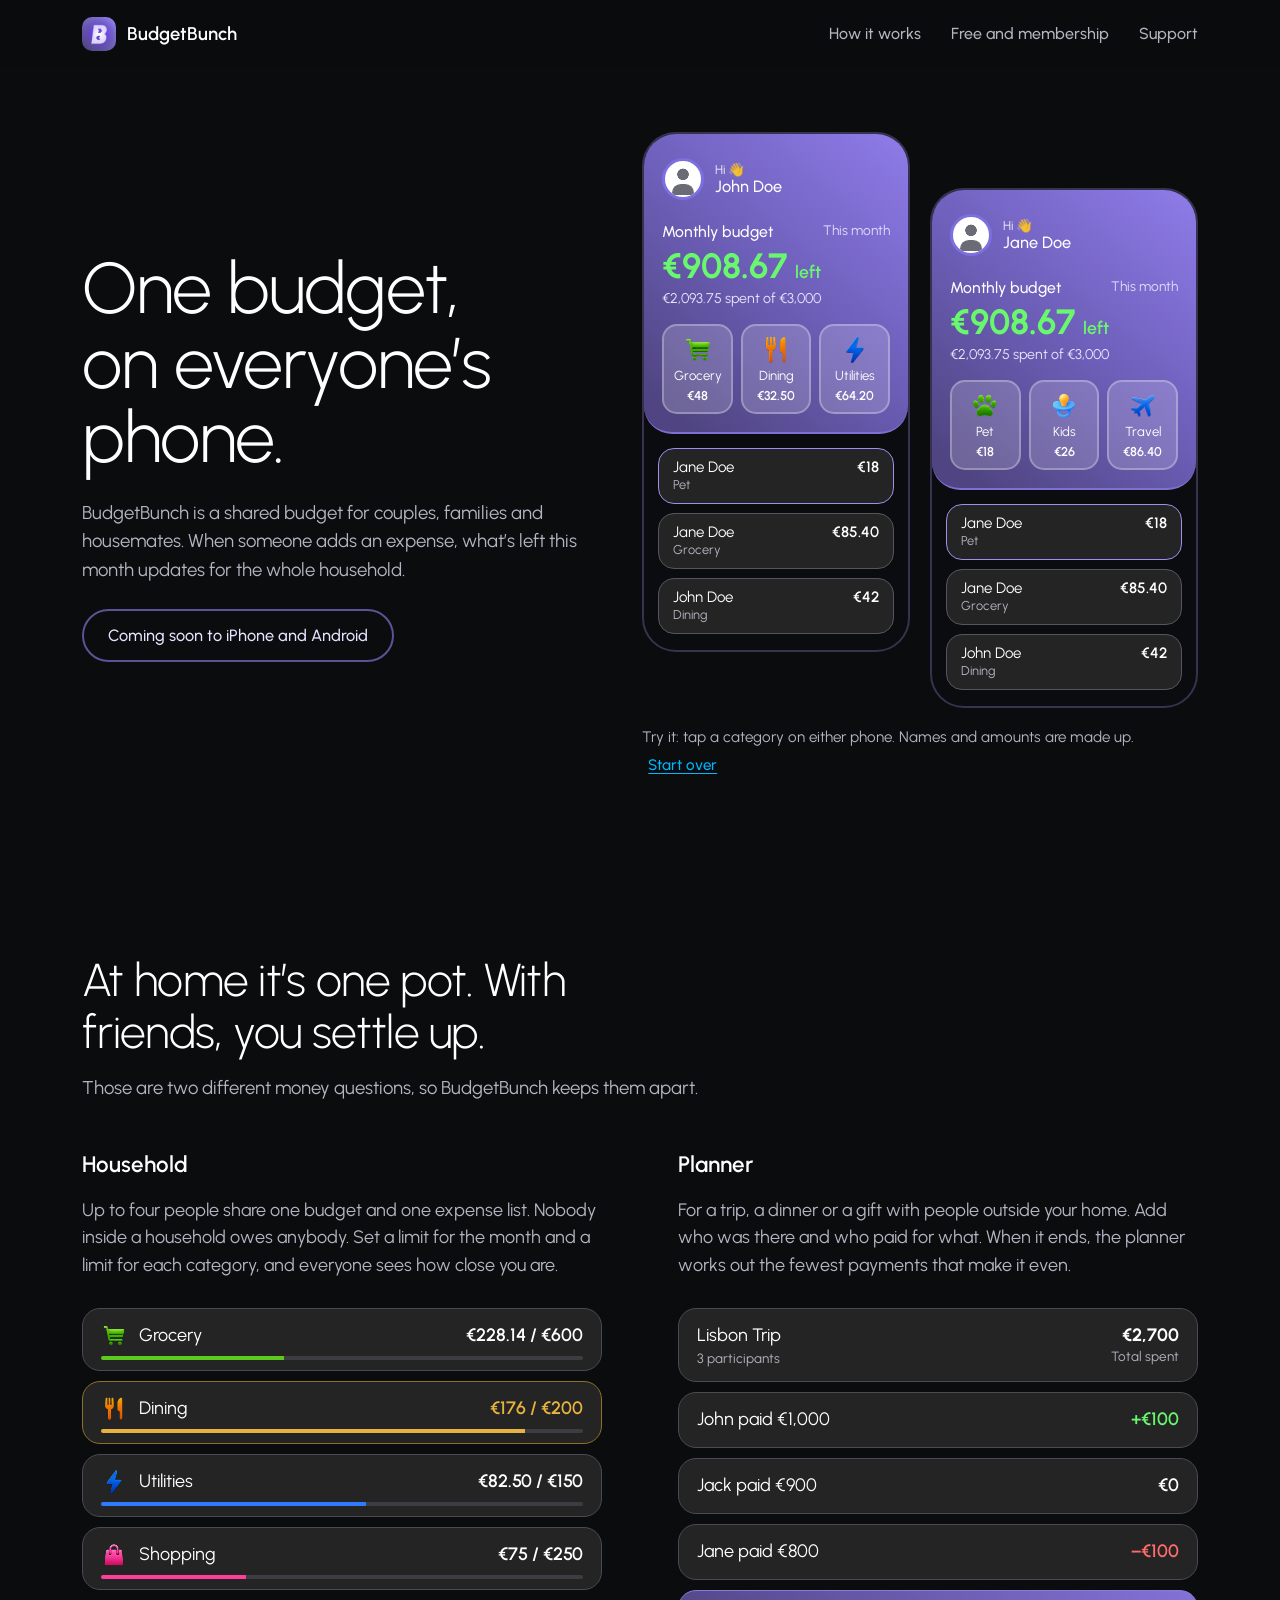
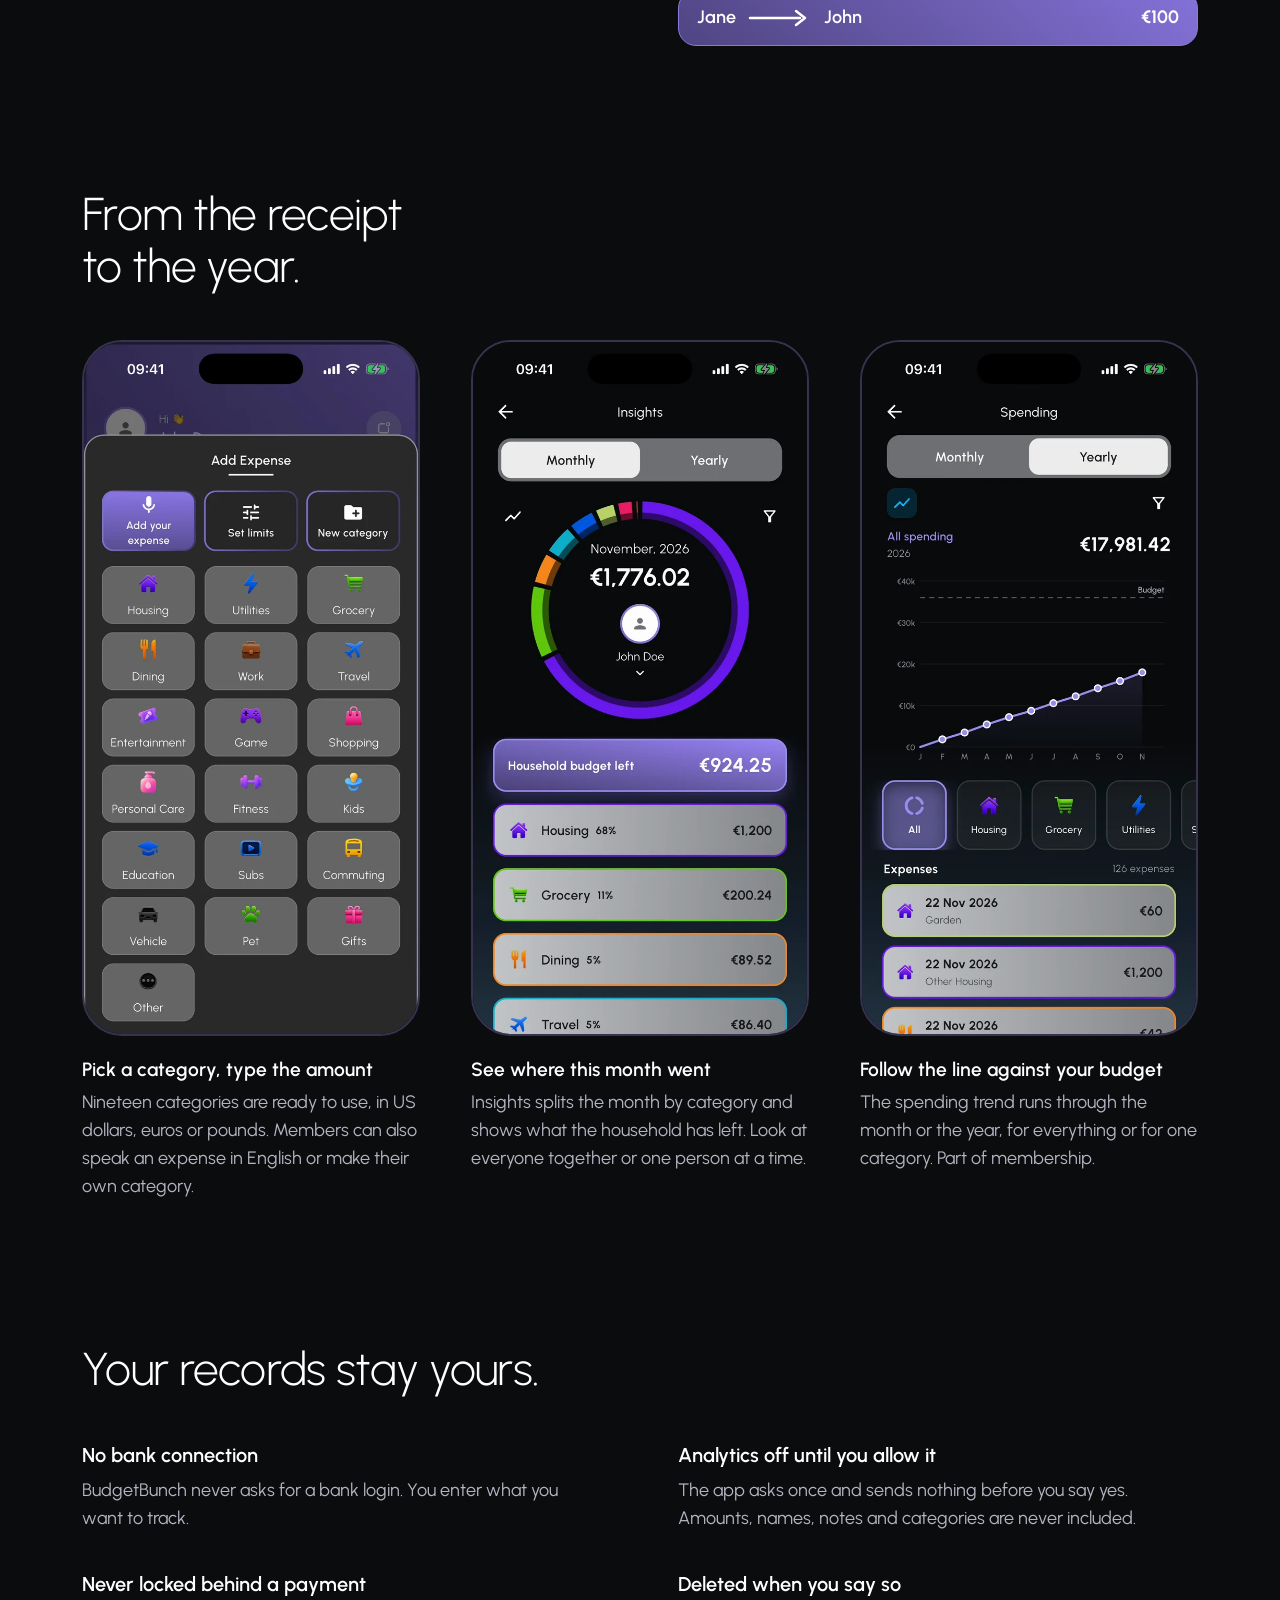
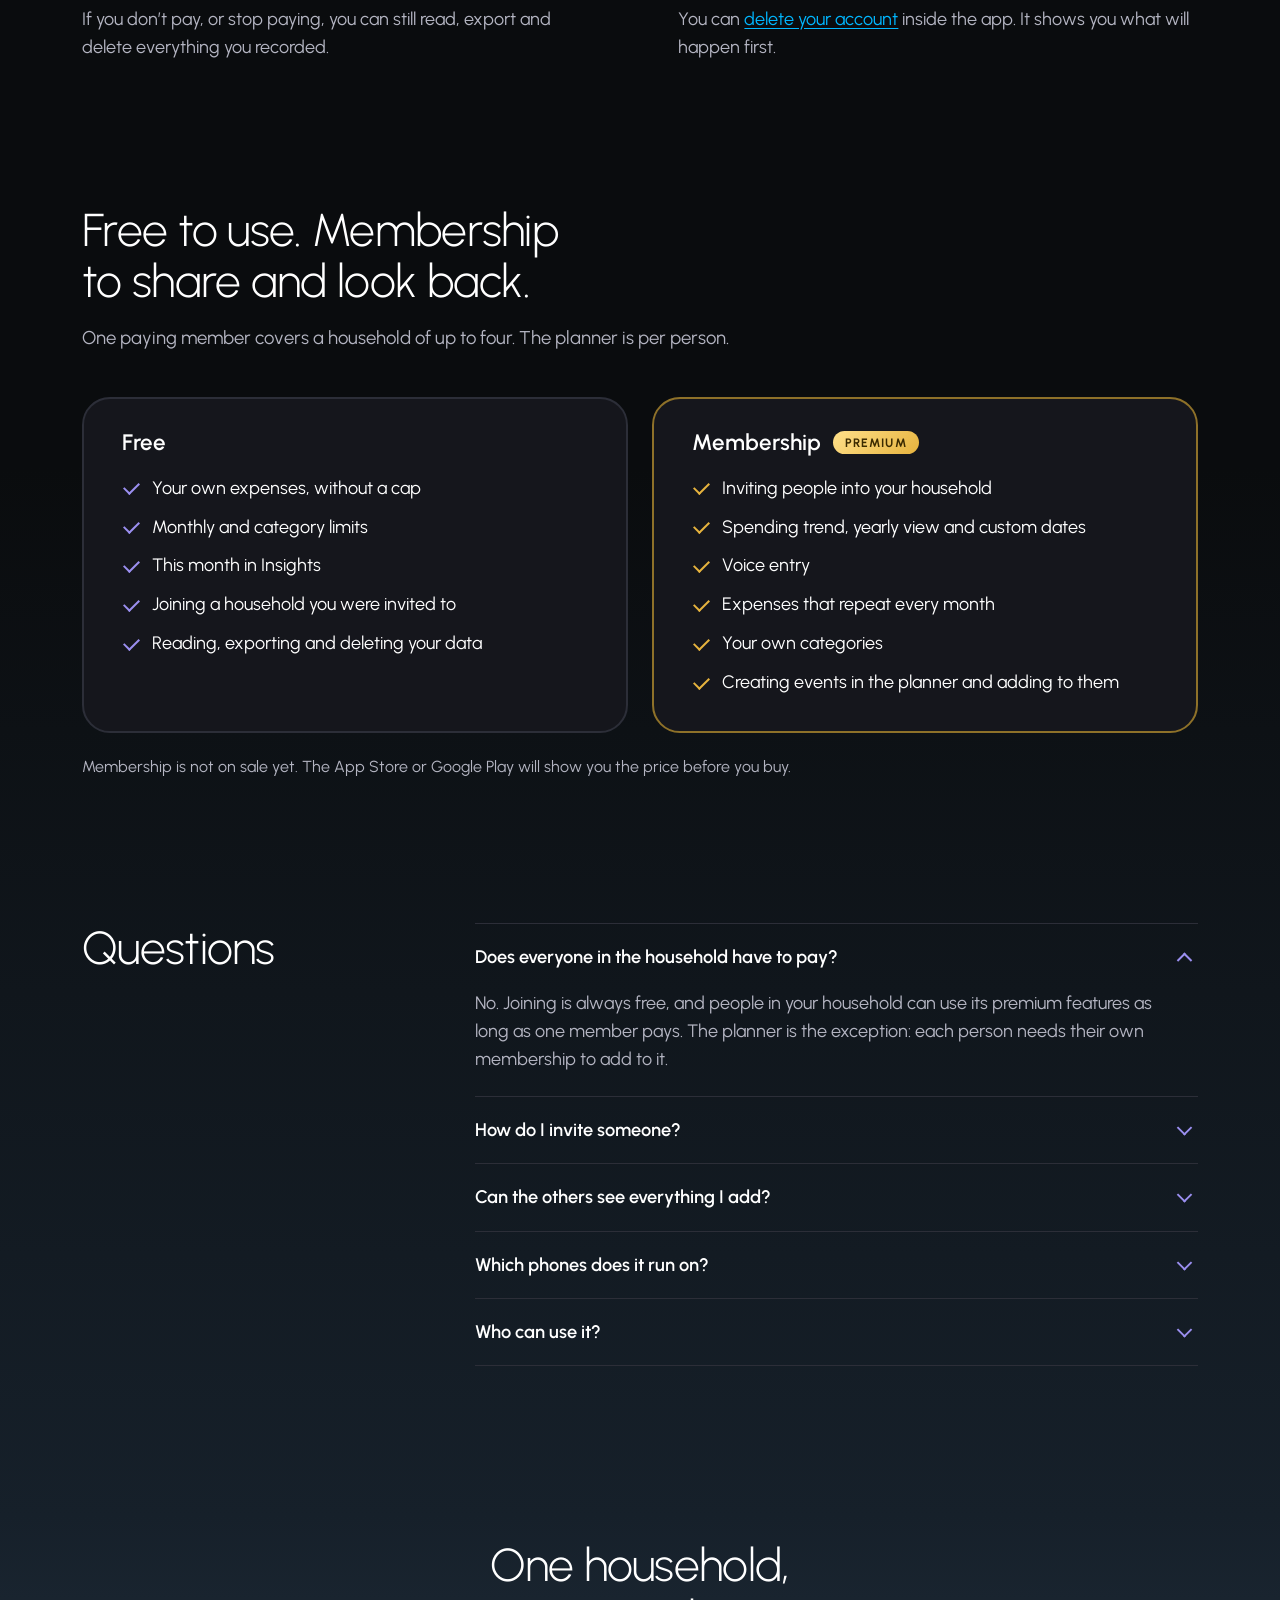
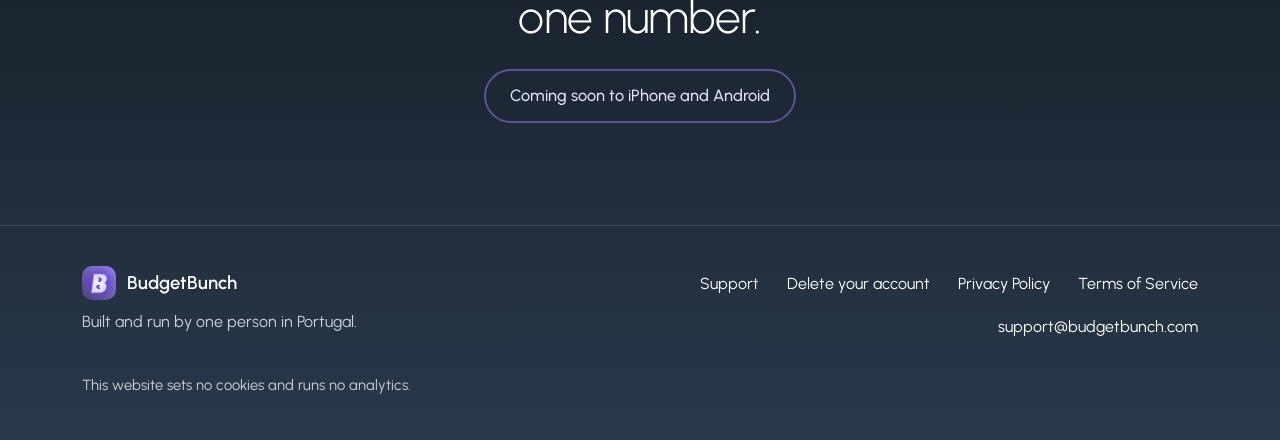
==== index.html @ f505297e "Publish the BudgetBunch website Co-Authored-By: Claude Opus 5.5 <noreply@anthropic.com>" ====
<!doctype html>
<html lang="en">
<head>
<meta charset="utf-8">
<meta name="viewport" content="width=device-width, initial-scale=1">
<title>BudgetBunch: a shared budget for your household</title>
<meta name="description" content="One monthly budget and one expense list for couples, families and housemates, plus a planner that settles trips and dinners.">
<meta name="robots" content="noindex">
<link rel="canonical" href="https://budgetbunch.com/">
<meta property="og:type" content="website">
<meta property="og:title" content="BudgetBunch: a shared budget for your household">
<meta property="og:description" content="One monthly budget and one expense list for couples, families and housemates, plus a planner that settles trips and dinners.">
<meta property="og:image" content="https://budgetbunch.com/assets/img/og.png">
<meta name="twitter:card" content="summary_large_image">
<meta name="theme-color" content="#0A0A0F">
<link rel="icon" type="image/png" href="assets/img/icon-64.png">
<link rel="apple-touch-icon" href="assets/img/icon-180.png">
<link rel="preload" href="assets/fonts/urbanist-light.woff2" as="font" type="font/woff2" crossorigin>
<link rel="stylesheet" href="assets/styles.css">
</head>
<body class="home">
<a class="skip" href="#main">Skip to content</a>
<header class="top">
  <div class="wrap top-row">
    <a class="brand" href="index.html"><img src="assets/img/icon-180.png" alt="" width="34" height="34">BudgetBunch</a>
    <nav aria-label="Main">
      <a class="wide" href="index.html#how">How it works</a>
      <a class="wide" href="index.html#membership">Free and membership</a>
      <a href="support.html">Support</a>
    </nav>
  </div>
</header>
<main id="main">
<section class="hero">
  <div class="wrap hero-row">
    <div class="hero-copy">
      <h1>One budget, on everyone’s phone.</h1>
      <p class="lead">BudgetBunch is a shared budget for couples, families and housemates. When someone adds an expense, what’s left this month updates for the whole household.</p>
      <p class="soon">Coming soon to iPhone and Android</p>
    </div>

    <div class="demo" id="demo" role="group" aria-label="Demo: two phones in one household">
      <div class="phones">
        <div class="phone" data-who="John Doe">
          <div class="card">
            <div class="who"><i class="ring" aria-hidden="true"></i><span><small>Hi 👋</small>John Doe</span></div>
            <p class="label">Monthly budget <em>This month</em></p>
            <p class="left"><span data-left>€924.25</span> <small data-word>left</small></p>
            <p class="spent" data-spent>€2,075.75 spent of €3,000</p>
            <div class="chips">
              <button type="button" data-cat="Grocery" data-amt="48"><img src="assets/cat/grocery.png" alt="" width="30" height="30">Grocery<b>€48</b></button>
              <button type="button" data-cat="Dining" data-amt="32.5"><img src="assets/cat/dining.png" alt="" width="30" height="30">Dining<b>€32.50</b></button>
              <button type="button" data-cat="Utilities" data-amt="64.2"><img src="assets/cat/utilities.png" alt="" width="30" height="30">Utilities<b>€64.20</b></button>
            </div>
          </div>
          <ul class="rows" data-rows></ul>
        </div>
        <div class="phone back" data-who="Jane Doe">
          <div class="card">
            <div class="who"><i class="ring" aria-hidden="true"></i><span><small>Hi 👋</small>Jane Doe</span></div>
            <p class="label">Monthly budget <em>This month</em></p>
            <p class="left"><span data-left>€924.25</span> <small data-word>left</small></p>
            <p class="spent" data-spent>€2,075.75 spent of €3,000</p>
            <div class="chips">
              <button type="button" data-cat="Pet" data-amt="18"><img src="assets/cat/pet.png" alt="" width="30" height="30">Pet<b>€18</b></button>
              <button type="button" data-cat="Kids" data-amt="26"><img src="assets/cat/kids.png" alt="" width="30" height="30">Kids<b>€26</b></button>
              <button type="button" data-cat="Travel" data-amt="86.4"><img src="assets/cat/travel.png" alt="" width="30" height="30">Travel<b>€86.40</b></button>
            </div>
          </div>
          <ul class="rows" data-rows></ul>
        </div>
      </div>
      <p class="hint"><span>Try it: tap a category on either phone. Names and amounts are made up.</span> <button type="button" class="link" id="reset" hidden>Start over</button></p>
      <p class="sr" aria-live="polite" id="live"></p>
    </div>
  </div>
</section>

<section class="band" id="how">
  <div class="wrap">
    <h2>At home it’s one pot. With friends, you settle up.</h2>
    <p class="lead">Those are two different money questions, so BudgetBunch keeps them apart.</p>
    <div class="pair">
      <article>
        <h3>Household</h3>
        <p>Up to four people share one budget and one expense list. Nobody inside a household owes anybody. Set a limit for the month and a limit for each category, and everyone sees how close you are.</p>
        <div class="fig" aria-label="Example category limits">
          <div class="lim" style="--p:38%;--c:#5CC91E"><img src="assets/cat/grocery.png" alt="" width="26" height="26"><span>Grocery</span><b>€228.14 / €600</b></div>
          <div class="lim warn" style="--p:88%"><img src="assets/cat/dining.png" alt="" width="26" height="26"><span>Dining</span><b>€176 / €200</b></div>
          <div class="lim" style="--p:55%;--c:#2F7BFF"><img src="assets/cat/utilities.png" alt="" width="26" height="26"><span>Utilities</span><b>€82.50 / €150</b></div>
          <div class="lim" style="--p:30%;--c:#FF3D9A"><img src="assets/cat/shopping.png" alt="" width="26" height="26"><span>Shopping</span><b>€75 / €250</b></div>
        </div>
      </article>
      <article>
        <h3>Planner</h3>
        <p>For a trip, a dinner or a gift with people outside your home. Add who was there and who paid for what. When it ends, the planner works out the fewest payments that make it even.</p>
        <div class="fig" aria-label="Example settlement">
          <div class="ev"><span>Lisbon Trip<small>3 participants</small></span><b>€2,700<small>Total spent</small></b></div>
          <div class="net"><span>John paid €1,000</span><b class="plus">+€100</b></div>
          <div class="net"><span>Jack paid €900</span><b>€0</b></div>
          <div class="net"><span>Jane paid €800</span><b class="minus">−€100</b></div>
          <div class="pay"><span>Jane</span><svg viewBox="0 0 64 20" aria-hidden="true"><path d="M2 10h50"/><path d="M48 3l9 7-9 7"/></svg><span>John</span><b>€100</b></div>
        </div>
      </article>
    </div>
  </div>
</section>

<section class="band">
  <div class="wrap">
    <h2>From the receipt to the year.</h2>
    <div class="shots">
      <figure>
        <div class="shot"><img src="assets/img/screen-add.webp" alt="Add Expense sheet with nineteen categories" width="640" height="1327" loading="lazy"></div>
        <figcaption><b>Pick a category, type the amount</b>Nineteen categories are ready to use, in US dollars, euros or pounds. Members can also speak an expense in English or make their own category.</figcaption>
      </figure>
      <figure>
        <div class="shot"><img src="assets/img/screen-insights.webp" alt="Insights screen with this month’s spending by category" width="640" height="1327" loading="lazy"></div>
        <figcaption><b>See where this month went</b>Insights splits the month by category and shows what the household has left. Look at everyone together or one person at a time.</figcaption>
      </figure>
      <figure>
        <div class="shot"><img src="assets/img/screen-trend.webp" alt="Spending screen with the year as a line against the budget" width="640" height="1327" loading="lazy"></div>
        <figcaption><b>Follow the line against your budget</b>The spending trend runs through the month or the year, for everything or for one category. Part of membership.</figcaption>
      </figure>
    </div>
  </div>
</section>

<section class="band" id="privacy">
  <div class="wrap">
    <h2>Your records stay yours.</h2>
    <dl class="facts">
      <div><dt>No bank connection</dt><dd>BudgetBunch never asks for a bank login. You enter what you want to track.</dd></div>
      <div><dt>Analytics off until you allow it</dt><dd>The app asks once and sends nothing before you say yes. Amounts, names, notes and categories are never included.</dd></div>
      <div><dt>Never locked behind a payment</dt><dd>If you don’t pay, or stop paying, you can still read, export and delete everything you recorded.</dd></div>
      <div><dt>Deleted when you say so</dt><dd>You can <a href="delete-account.html">delete your account</a> inside the app. It shows you what will happen first.</dd></div>
    </dl>
  </div>
</section>

<section class="band" id="membership">
  <div class="wrap">
    <h2>Free to use. Membership to share and look back.</h2>
    <p class="lead">One paying member covers a household of up to four. The planner is per person.</p>
    <div class="plans">
      <div class="plan">
        <h3>Free</h3>
        <ul>
          <li>Your own expenses, without a cap</li>
          <li>Monthly and category limits</li>
          <li>This month in Insights</li>
          <li>Joining a household you were invited to</li>
          <li>Reading, exporting and deleting your data</li>
        </ul>
      </div>
      <div class="plan gold">
        <h3>Membership <span class="tag">Premium</span></h3>
        <ul>
          <li>Inviting people into your household</li>
          <li>Spending trend, yearly view and custom dates</li>
          <li>Voice entry</li>
          <li>Expenses that repeat every month</li>
          <li>Your own categories</li>
          <li>Creating events in the planner and adding to them</li>
        </ul>
      </div>
    </div>
    <p class="note">Membership is not on sale yet. The App Store or Google Play will show you the price before you buy.</p>
  </div>
</section>

<section class="band faq" id="questions">
  <div class="wrap">
    <h2>Questions</h2>
    <div class="qa">
      <details open><summary>Does everyone in the household have to pay?</summary><p>No. Joining is always free, and people in your household can use its premium features as long as one member pays. The planner is the exception: each person needs their own membership to add to it.</p></details>
      <details><summary>How do I invite someone?</summary><p>Open Profile, then Invite &amp; Join, and share your code. They enter it on the same screen on their phone.</p></details>
      <details><summary>Can the others see everything I add?</summary><p>Yes. A household has one expense list that all its members can read, so join only with people you trust with it. Only you can edit or remove what you recorded.</p></details>
      <details><summary>Which phones does it run on?</summary><p>iPhone and Android, with the same account on both. The app is in English.</p></details>
      <details><summary>Who can use it?</summary><p>Anyone aged 16 or older.</p></details>
    </div>
  </div>
</section>

<section class="end">
  <div class="wrap">
    <h2>One household, one number.</h2>
    <p class="soon">Coming soon to iPhone and Android</p>
  </div>
</section>

</main>
<footer class="foot">
  <div class="wrap foot-row">
    <div class="foot-brand">
      <a class="brand" href="index.html"><img src="assets/img/icon-180.png" alt="" width="34" height="34">BudgetBunch</a>
      <p>Built and run by one person in Portugal.</p>
    </div>
    <nav aria-label="Footer">
      <a href="support.html">Support</a>
      <a href="delete-account.html">Delete your account</a>
      <a href="legal/privacy.html">Privacy Policy</a>
      <a href="legal/terms.html">Terms of Service</a>
      <a href="mailto:support@budgetbunch.com">support@budgetbunch.com</a>
    </nav>
    <p class="fine">This website sets no cookies and runs no analytics.</p>
  </div>
</footer>
<script src="assets/main.js" defer></script>
</body>
</html>
---- assets/styles.css ----
/* Düzen: siyah zemin sayfanın sonunda uygulamanın arduvaz mavisine açılır; cesaret hero'daki
   iki canlı telefonda, gerisi sakin. Renkler lib/core/theme/colors.dart (AppColors). */
@font-face{font-family:Urbanist;font-weight:300;font-display:swap;src:url(fonts/urbanist-light.woff2) format("woff2")}
@font-face{font-family:Urbanist;font-weight:400;font-display:swap;src:url(fonts/urbanist-regular.woff2) format("woff2")}
@font-face{font-family:Urbanist;font-weight:500;font-display:swap;src:url(fonts/urbanist-medium.woff2) format("woff2")}
@font-face{font-family:Urbanist;font-weight:600;font-display:swap;src:url(fonts/urbanist-semibold.woff2) format("woff2")}
@font-face{font-family:Urbanist;font-weight:700;font-display:swap;src:url(fonts/urbanist-bold.woff2) format("woff2")}
:root{
  color-scheme:dark;
  --bg:#0A0C0E; --ground:linear-gradient(#0A0C0E 0,#0A0C0E 70%,#16202A 90%,#29394A 100%);
  --surface:#15161C; --row:#242424; --line:#2C2E38;
  --fg:#fff; --muted:#B4B5C2; --link:#00B7FF;
  --violet:#8F7CE9; --violet-deep:#504582; --lav:#9B8FF0;
  --good:#69F76E; --warn:#E6B33E; --bad:#FF6B6B; --gold:#FFE08A;
  --btn:linear-gradient(77deg,#544A86,#9381EE); --btn-stroke:linear-gradient(#9585DA,#5E5296);
  --sans:Urbanist,"Avenir Next","Segoe UI",system-ui,sans-serif;
}
*{box-sizing:border-box}
html{scroll-behavior:smooth;scroll-padding-top:88px;-webkit-text-size-adjust:100%}
body{margin:0;background:var(--bg) var(--ground);color:var(--fg);font:400 18px/1.55 var(--sans);overflow-wrap:break-word}
img{max-width:100%;display:block}
a{color:var(--link);text-underline-offset:3px}
h1,h2,h3,p,ul,ol,dl,dd,figure{margin:0}
:focus-visible{outline:3px solid var(--link);outline-offset:3px;border-radius:8px}
.wrap{width:100%;max-width:1160px;margin-inline:auto;padding-inline:max(22px,env(safe-area-inset-left)) max(22px,env(safe-area-inset-right))}
.sr,.skip:not(:focus){position:absolute;width:1px;height:1px;overflow:hidden;clip-path:inset(50%)}
.skip:focus{position:fixed;top:12px;left:12px;z-index:30;background:#fff;color:#1B1A21;padding:8px 14px;border-radius:10px}

h1,h2{font-weight:300;letter-spacing:-.015em;text-wrap:balance}
h1{font-size:clamp(2.6rem,5.6vw,4.5rem);line-height:1.04}
h2{font-size:clamp(1.9rem,3.6vw,2.9rem);line-height:1.12;max-width:20ch}
h3{font-size:1.4rem;font-weight:600;line-height:1.25}
.lead{font-size:1.16rem;color:var(--muted);max-width:64ch;text-wrap:pretty}

.top{position:sticky;top:0;z-index:20;background:rgb(10 12 14/.82);backdrop-filter:blur(14px);-webkit-backdrop-filter:blur(14px)}
.top-row{display:flex;align-items:center;justify-content:space-between;gap:20px;min-height:68px}
.brand{display:inline-flex;align-items:center;gap:11px;color:var(--fg);text-decoration:none;font-weight:600;font-size:1.15rem}
.brand img{border-radius:10px}
.top nav{display:flex;gap:30px}
.top nav a{color:var(--muted);text-decoration:none;font-weight:500;font-size:1rem;padding-block:10px}
.top nav a:hover{color:var(--fg)}

/* Hero */
.hero{padding-block:clamp(28px,5vw,64px) clamp(56px,8vw,104px);overflow:hidden}
.hero-row{display:grid;grid-template-columns:minmax(0,1fr) minmax(0,1.12fr);gap:clamp(32px,5vw,72px);align-items:center}
.hero-copy{display:grid;gap:24px;justify-items:start}
.soon{display:inline-block;border:2px solid #5E5296;border-radius:28px;padding:12px 24px;font-weight:500;color:#E6E2FF;font-size:1.02rem}
.stores{display:flex;flex-wrap:wrap;gap:14px}
.btn{display:inline-block;padding:2px;border-radius:28px;background:var(--btn-stroke);color:#fff;text-decoration:none;font-weight:600}
.btn span{display:block;padding:13px 26px;border-radius:26px;background:var(--btn)}
.btn:hover span{filter:brightness(1.1)}

.demo{min-width:0}
.phones{position:relative;display:grid;grid-template-columns:repeat(2,minmax(0,1fr));gap:20px;align-items:start}
.phone{border:2px solid #37324F;border-radius:34px;background:#0B0C10;overflow:hidden;height:520px}
.phone.back{margin-top:56px}
.card{background:linear-gradient(40deg,#504582 8%,#6E5FBA 52%,#8F7CE9);border-radius:0 0 28px 28px;padding:24px 18px 18px;border-bottom:2px solid #7F6FD2}
.who{display:flex;align-items:center;gap:11px;font-weight:500;line-height:1.2;font-size:1.02rem}
.who small{display:block;font-size:.8rem;font-weight:400;opacity:.9}
.ring{flex:none;width:42px;height:42px;border-radius:50%;border:3px solid #7C6FE0;background:#fff radial-gradient(circle at 50% 37%,#6B6B75 0 5.5px,transparent 6px) ;position:relative;overflow:hidden}
.ring::after{content:"";position:absolute;left:50%;bottom:2px;width:22px;height:11px;translate:-50% 0;border-radius:12px 12px 3px 3px;background:#6B6B75}
.label{margin-top:20px;font-weight:500;font-size:.98rem;display:flex;justify-content:space-between;gap:8px}
.label em{font-style:normal;font-weight:400;font-size:.86rem;color:#E1DCFB}
.left{font-weight:700;font-size:clamp(1.7rem,3vw,2.2rem);line-height:1.25;color:var(--good);font-variant-numeric:tabular-nums;white-space:nowrap}
.left small{font-size:.5em;font-weight:600}
.phone[data-state=warn] .left{color:var(--gold)}
.phone[data-state=over] .left{color:#FFC4C4}
.spent{font-size:.88rem;color:#E9E5FD;font-variant-numeric:tabular-nums}
.chips{display:grid;grid-template-columns:repeat(3,minmax(0,1fr));gap:8px;margin-top:14px}
.chips button{font:400 .82rem/1.25 var(--sans);color:#fff;background:rgb(255 255 255/.17);border:2px solid rgb(255 255 255/.28);border-radius:15px;padding:9px 2px 8px;display:grid;justify-items:center;gap:3px;cursor:pointer;transition:background .15s,transform .15s}
.chips b{font-weight:600;font-size:.8rem}
.chips button:hover{background:rgb(255 255 255/.28)}
.chips button:active{transform:scale(.95)}
.chips button:disabled{opacity:.45;cursor:default}
.rows{list-style:none;padding:14px 14px 0;display:grid;gap:9px}
.rows li{display:flex;justify-content:space-between;gap:8px;background:var(--row);border:1.5px solid #55565C;border-radius:16px;padding:9px 14px;line-height:1.3;font-size:.94rem}
.rows small{display:block;color:var(--muted);font-size:.8rem}
.rows b{font-weight:600;font-variant-numeric:tabular-nums}
.rows li.new{border-color:var(--lav);animation:drop .45s cubic-bezier(.2,.8,.3,1)}
@keyframes drop{from{transform:translateY(-10px)}}
.hint{margin-top:18px;color:var(--muted);font-size:.95rem;min-height:1.6em}
.link{font:inherit;font-weight:500;color:var(--link);background:none;border:0;padding:4px 0;margin-left:6px;text-decoration:underline;text-underline-offset:3px;cursor:pointer}

/* Bölümler */
.band{padding-block:clamp(44px,5.6vw,78px)}
.band h2+.lead{margin-top:16px}
.pair{display:grid;grid-template-columns:repeat(2,minmax(0,1fr));gap:clamp(36px,6vw,88px);margin-top:48px}
.pair article{display:grid;gap:14px;align-content:start;grid-row:span 3;grid-template-rows:subgrid}
.pair p{color:var(--muted);max-width:52ch}
.fig{display:grid;gap:10px;align-content:start;margin-top:14px;font-variant-numeric:tabular-nums}
.lim,.net,.ev,.pay{border-radius:18px;border:1.5px solid #4A4B52;background:var(--row);padding:13px 18px;display:flex;align-items:center;gap:12px;min-height:56px}
.lim span,.net span,.ev>span{flex:1}
.lim b,.net b{font-weight:600}
.lim{position:relative;padding-bottom:20px}
.lim::after{content:"";position:absolute;left:18px;right:18px;bottom:10px;height:4px;border-radius:4px;background:linear-gradient(90deg,var(--c) var(--p),#3C3C42 var(--p))}
.lim.warn{--c:var(--warn);border-color:#8E7129}
.lim.warn b{color:var(--warn)}
.ev small{display:block;font-weight:400;font-size:.84rem;color:var(--muted);line-height:1.3}
.ev b{text-align:right;font-weight:700;line-height:1.3}
.plus{color:var(--good)}.minus{color:var(--bad)}
.pay{background:linear-gradient(40deg,#504582,#8472D8);border-color:#8A7BDB;font-weight:600}
.pay svg{flex:1;max-width:64px;height:20px;fill:none;stroke:#fff;stroke-width:2.5;stroke-linecap:round;stroke-linejoin:round}
.pay b{margin-left:auto;font-weight:700}

.shots{display:grid;grid-template-columns:repeat(3,minmax(0,1fr));gap:clamp(24px,4vw,56px);margin-top:48px}
.shots figure{display:grid;gap:22px;align-content:start}
.shot{border:2px solid #37324F;border-radius:40px;overflow:hidden;background:#0B0C10}
.shot img{width:100%;height:auto}
.shots figcaption{color:var(--muted)}
.shots figcaption b{display:block;color:var(--fg);font-weight:600;font-size:1.2rem;line-height:1.3;margin-bottom:6px}

.facts{display:grid;grid-template-columns:repeat(2,minmax(0,1fr));gap:36px clamp(36px,6vw,88px);margin-top:44px}
.facts dt{font-weight:600;font-size:1.25rem;margin-bottom:6px}
.facts dd{color:var(--muted);max-width:48ch}

.plans{display:grid;grid-template-columns:repeat(2,minmax(0,1fr));gap:24px;margin-top:44px}
.plan{background:var(--surface);border:2px solid var(--line);border-radius:28px;padding:30px clamp(22px,3vw,38px) 34px}
.plan.gold{border-color:#8E7129}
.plan h3{display:flex;align-items:center;gap:12px;flex-wrap:wrap}
.tag{font-size:.76rem;font-weight:700;letter-spacing:.09em;text-transform:uppercase;color:#3B2A00;background:linear-gradient(135deg,var(--gold),var(--warn));border-radius:20px;padding:4px 12px}
.plan ul{list-style:none;padding:0;margin-top:18px;display:grid;gap:11px}
.plan li{padding-left:30px;position:relative}
.plan li::before{content:"";position:absolute;left:2px;top:.42em;width:13px;height:7px;border:solid var(--lav);border-width:0 0 2.5px 2.5px;rotate:-45deg}
.plan.gold li::before{border-color:var(--warn)}
.note{margin-top:22px;color:var(--muted);font-size:1rem}

.faq .wrap{display:grid;grid-template-columns:minmax(0,1fr) minmax(0,2fr);gap:32px}
.qa details{border-top:1px solid var(--line)}
.qa details:last-child{border-bottom:1px solid var(--line)}
.qa summary{cursor:pointer;padding:19px 36px 19px 0;font-weight:600;font-size:1.14rem;list-style:none;position:relative}
.qa summary::-webkit-details-marker{display:none}
.qa summary::after{content:"";position:absolute;right:8px;top:50%;width:9px;height:9px;border:solid var(--lav);border-width:0 2px 2px 0;rotate:45deg;translate:0 -70%;transition:rotate .2s}
.qa details[open] summary::after{rotate:225deg;translate:0 -20%}
.qa p{color:var(--muted);padding-bottom:22px;max-width:62ch}

.end{padding-block:clamp(56px,8vw,112px)}
.end .wrap{display:grid;justify-items:center;gap:26px;text-align:center}

.foot{border-top:1px solid rgb(255 255 255/.14);padding-block:40px 44px}
.foot-row{display:grid;grid-template-columns:1fr auto;gap:28px 40px;align-items:start}
.foot p{color:#CBD2DA;font-size:1rem}
.foot-brand{display:grid;gap:10px}
.foot nav{display:flex;flex-wrap:wrap;gap:6px 28px;justify-content:flex-end;max-width:620px}
.foot nav a{color:#fff;text-decoration:none;padding-block:6px;font-size:1rem}
.foot nav a:hover{text-decoration:underline}
.foot .fine{grid-column:1/-1;font-size:.92rem}

/* Metin sayfaları */
.prose{max-width:780px;padding-block:clamp(32px,6vw,72px) 96px}
.prose h1{font-size:clamp(2.2rem,5vw,3.2rem);line-height:1.1;margin-bottom:18px}
.prose h2{font-size:1.65rem;font-weight:500;max-width:none;margin-top:52px;margin-bottom:12px;letter-spacing:-.005em}
.prose h3{font-size:1.18rem;margin-top:26px;margin-bottom:6px}
.prose p,.prose li{color:#D5D6DF}
.prose p+p,.prose ul+p,.prose ol+p,.prose .tablewrap+p,.prose p+ul,.prose p+ol{margin-top:14px}
.prose .lead{color:var(--muted);max-width:none}
.prose ul,.prose ol{padding-left:24px;display:grid;gap:8px}
.prose strong,.prose b{color:#fff;font-weight:600}
.prose hr{border:0;border-top:1px solid var(--line);margin:36px 0}
.prose code{font-size:.9em;background:#1D1E27;border-radius:5px;padding:.1em .4em}
.prose em{font-style:normal;color:var(--warn)}
.tablewrap{overflow-x:auto;margin:18px 0 24px}
table{border-collapse:collapse;width:100%;min-width:520px;font-size:.96rem;line-height:1.45}
th,td{border:1px solid var(--line);padding:11px 14px;text-align:left;vertical-align:top}
th{background:var(--surface);font-weight:600}
td{color:#D5D6DF}

@media (max-width:980px){
  .hero-row{grid-template-columns:minmax(0,1fr)}
  .demo{max-width:620px}
}
@media (max-width:760px){
  body{font-size:17px}
  .wide{display:none}
  .pair,.facts,.plans,.faq .wrap{grid-template-columns:minmax(0,1fr)}
  .shots{display:flex;overflow-x:auto;scroll-snap-type:x mandatory;margin-inline:-22px;padding:0 22px 8px;gap:22px;scrollbar-width:thin}
  .shots figure{flex:0 0 min(74vw,300px);scroll-snap-align:center}
  .foot-row{grid-template-columns:minmax(0,1fr)}
  .foot nav{flex-direction:column;justify-content:flex-start}
}
@media (max-width:540px){
  /* İki telefon alt alta binerek: John tam, Jane'in kartı aynı sayıyla altında */
  .phones{grid-template-columns:minmax(0,1fr);gap:14px}
  .phone{height:auto;padding-bottom:16px}
  .phone.back{margin:0}
  .phone.back .label,.phone.back .spent{display:none}
  .phone.back .card{display:grid;grid-template-columns:1fr auto;align-items:center;padding-top:18px}
  .phone.back .left{font-size:1.5rem}
  .phone.back .chips{grid-column:1/-1}
  .phone.back .rows{display:none}
  .phone.back{padding-bottom:0}
  .left{font-size:2.3rem}
}
@media (prefers-reduced-motion:reduce){*{animation:none!important;transition:none!important}html{scroll-behavior:auto}}
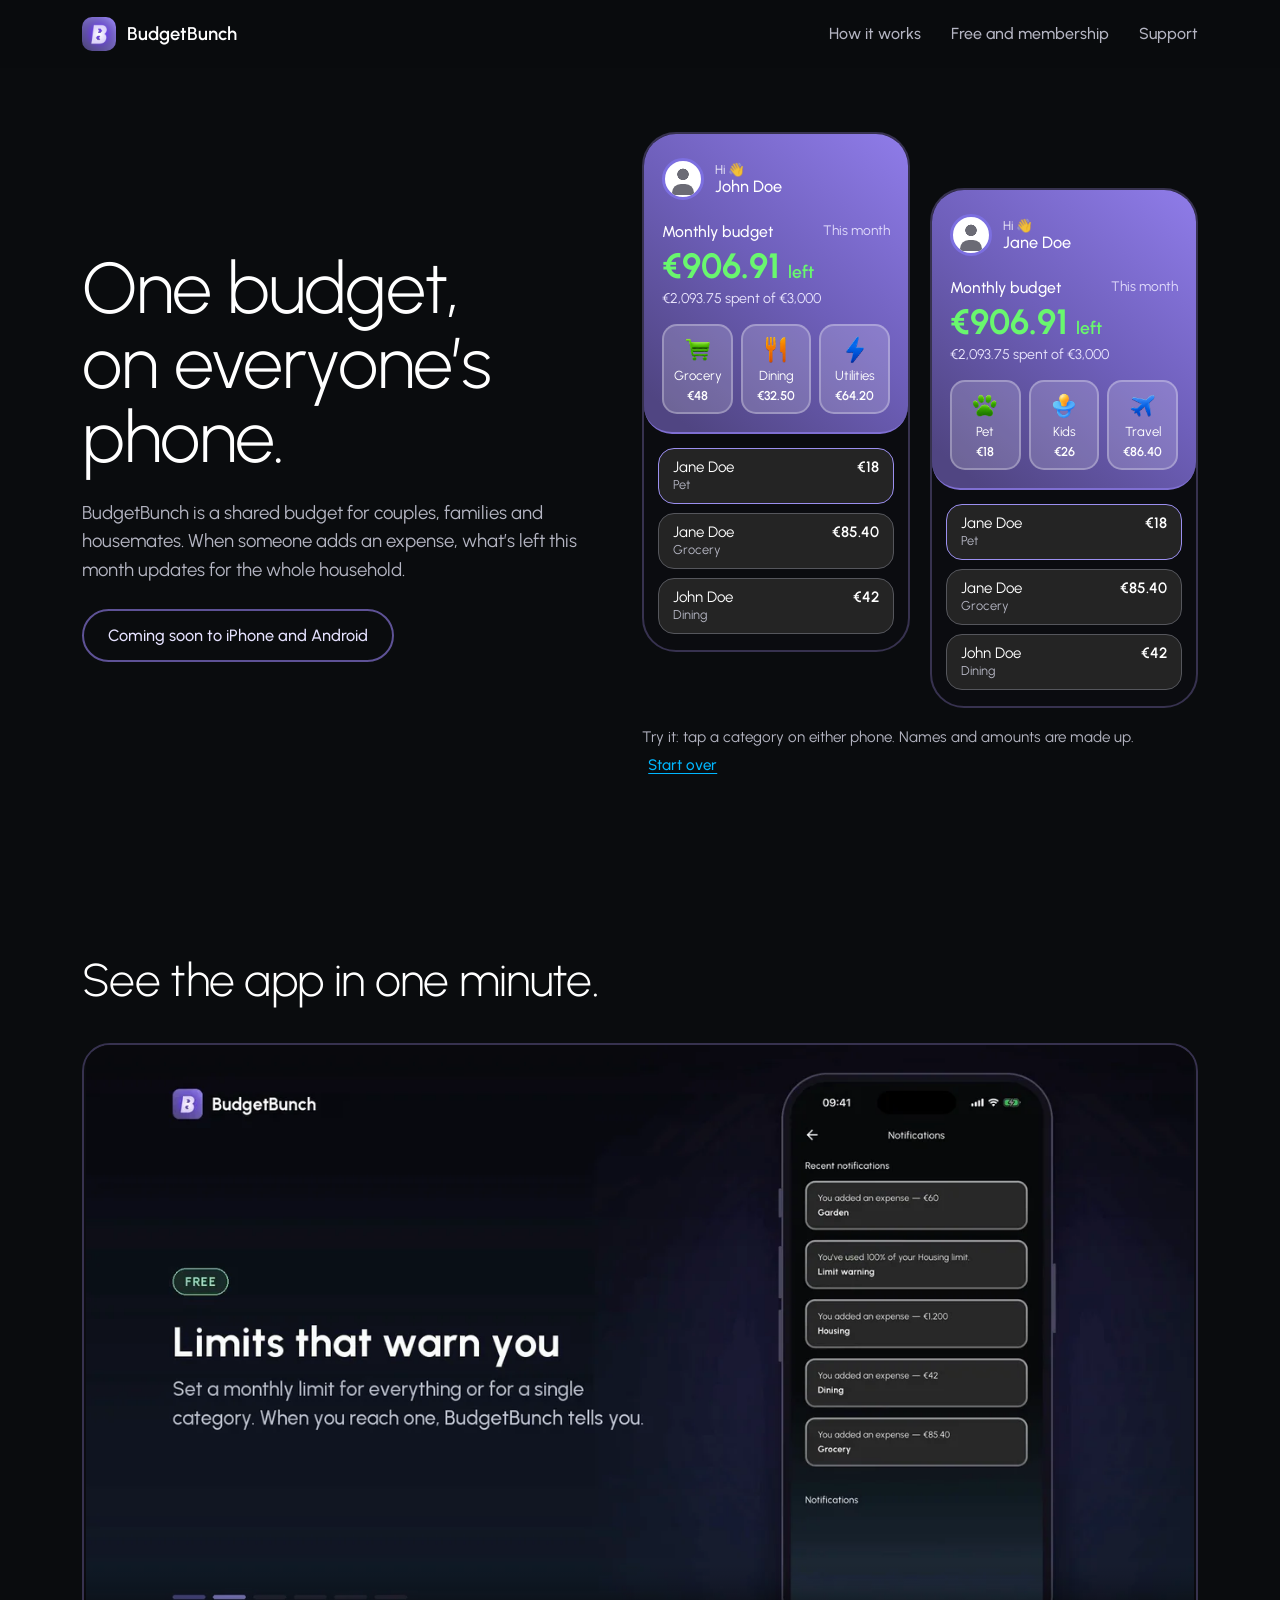
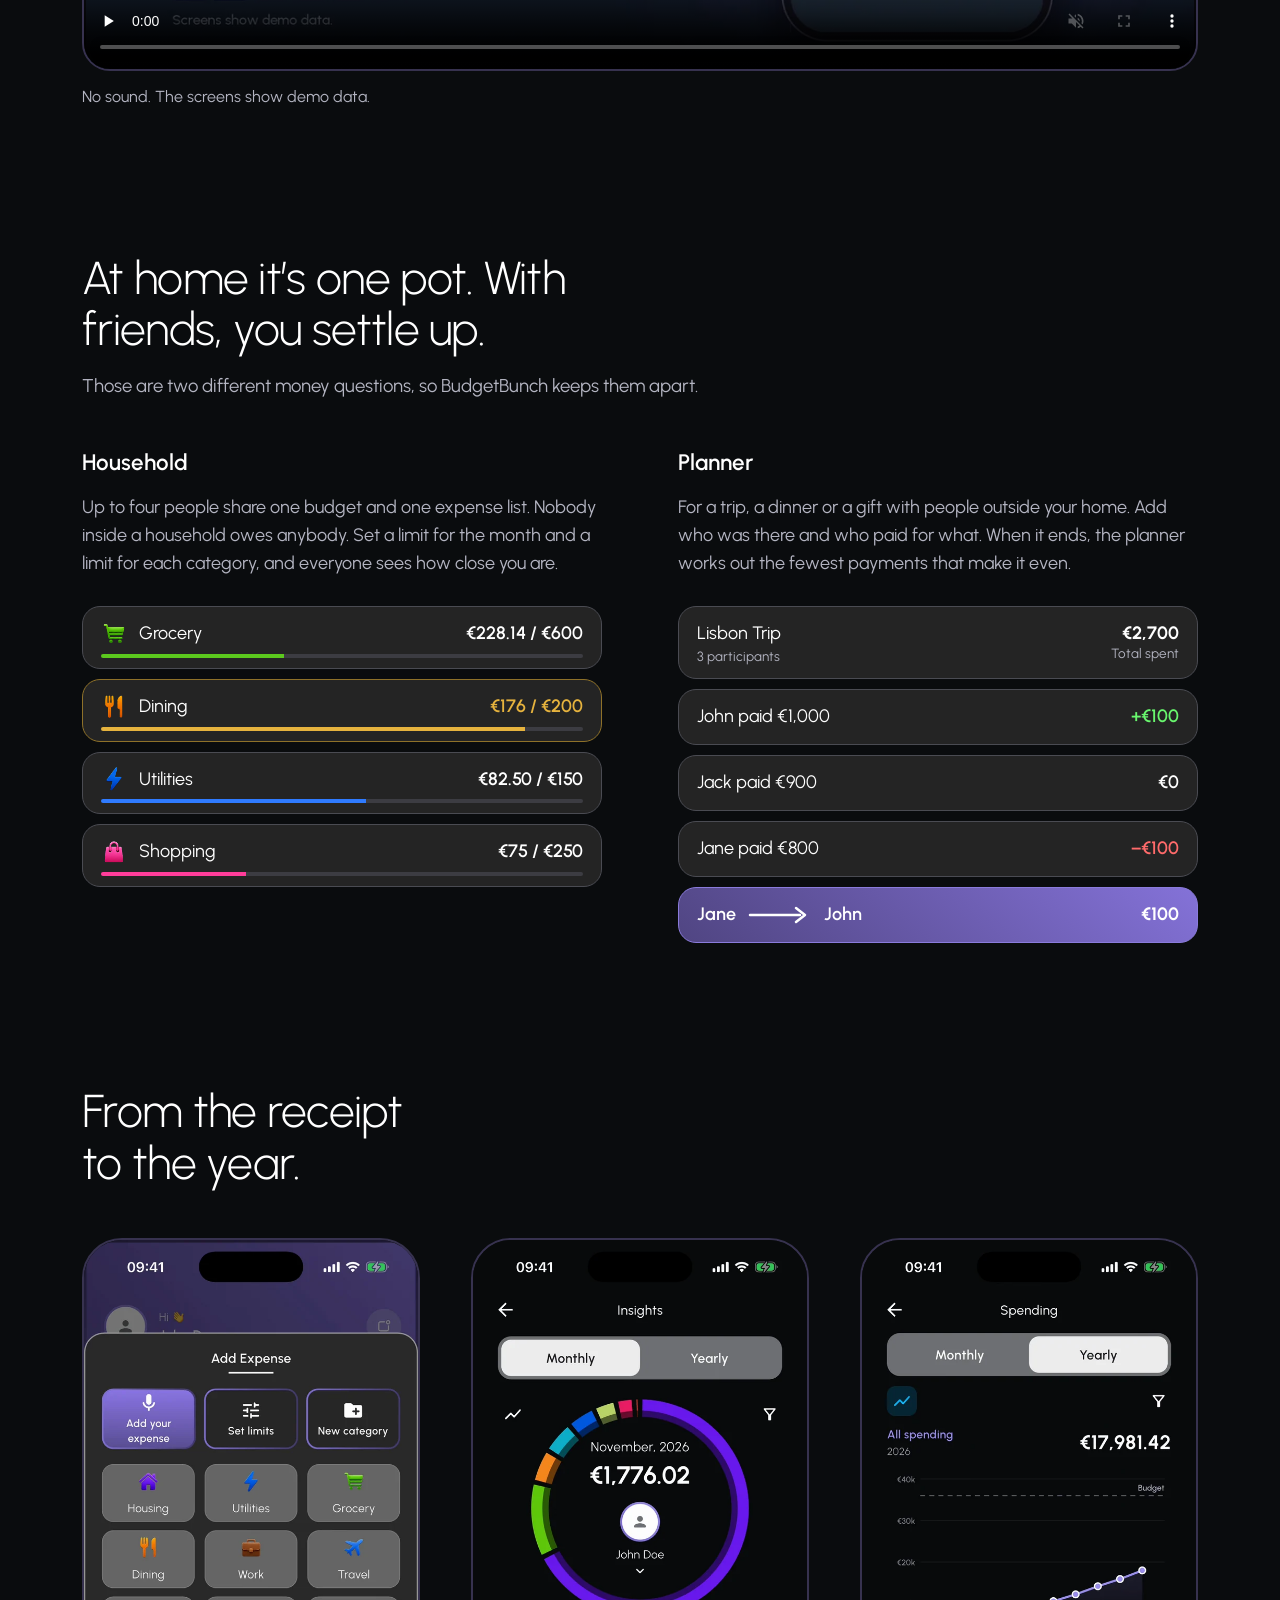
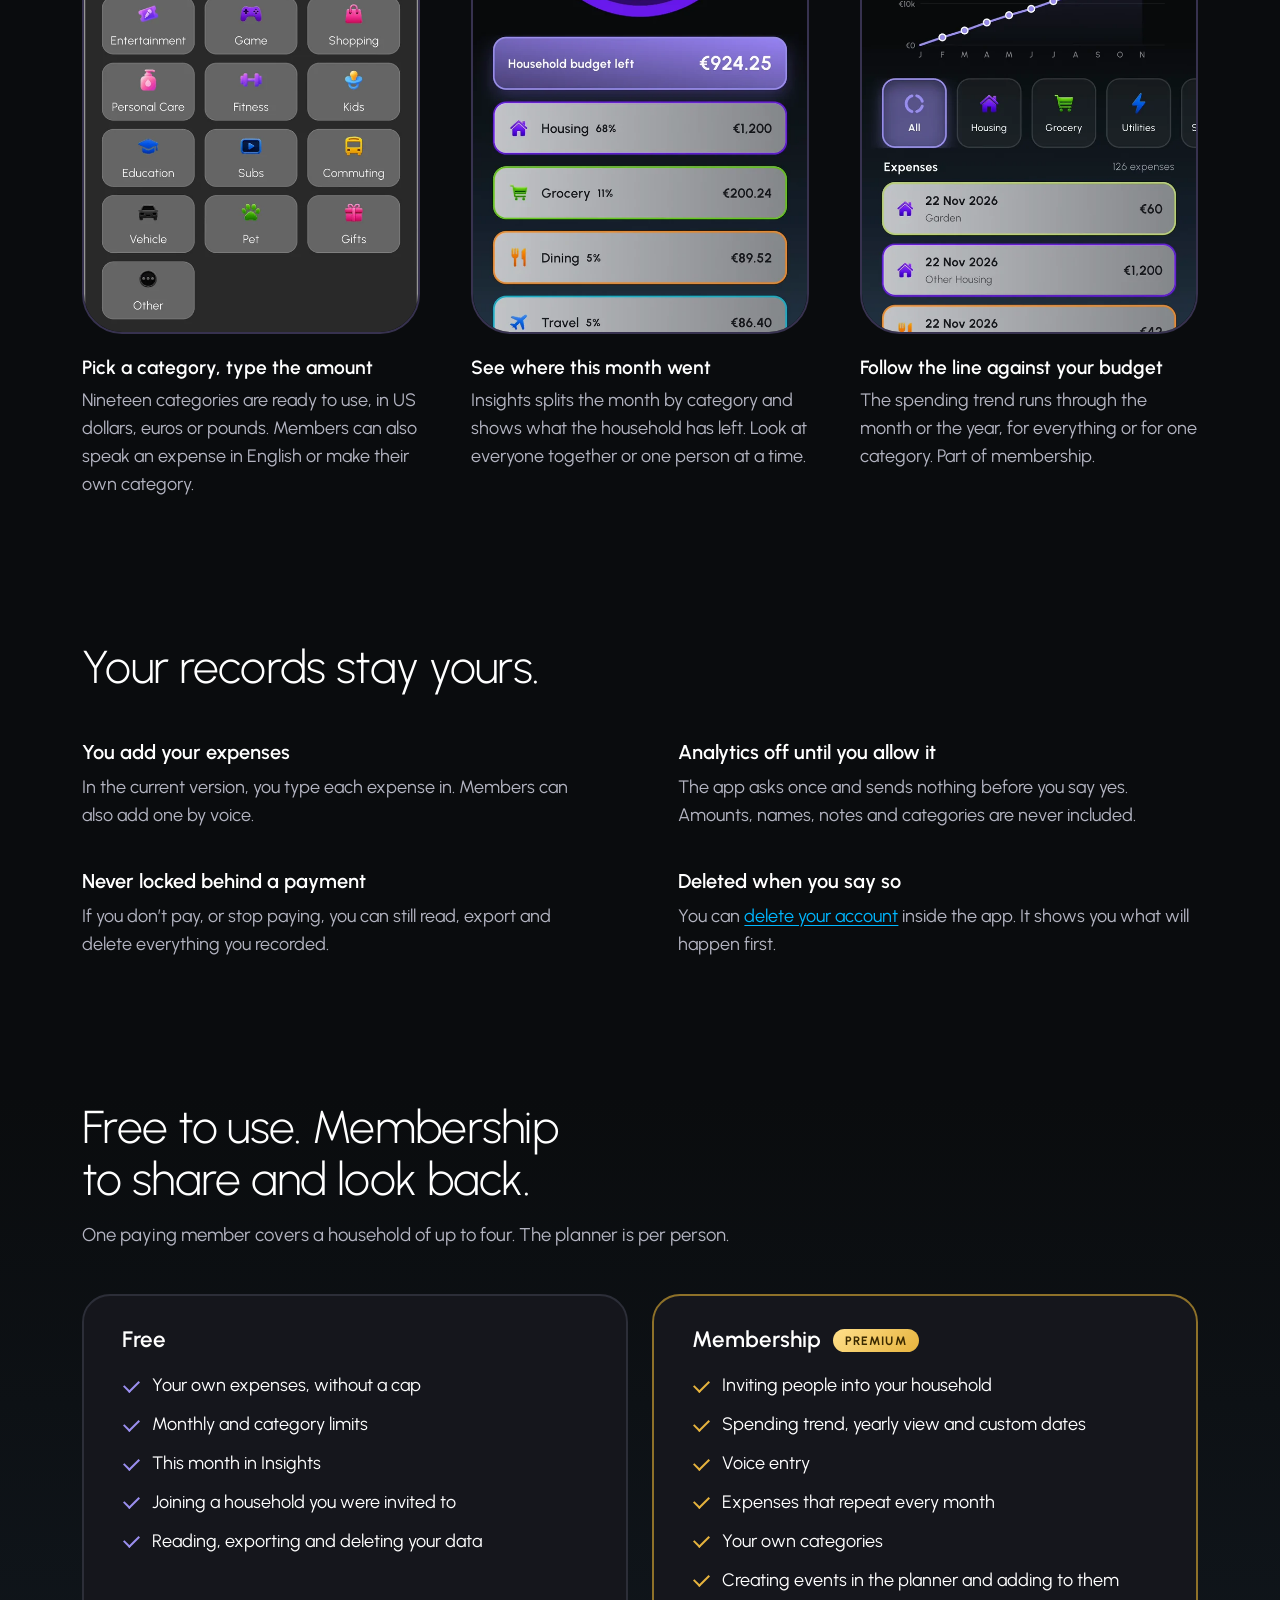
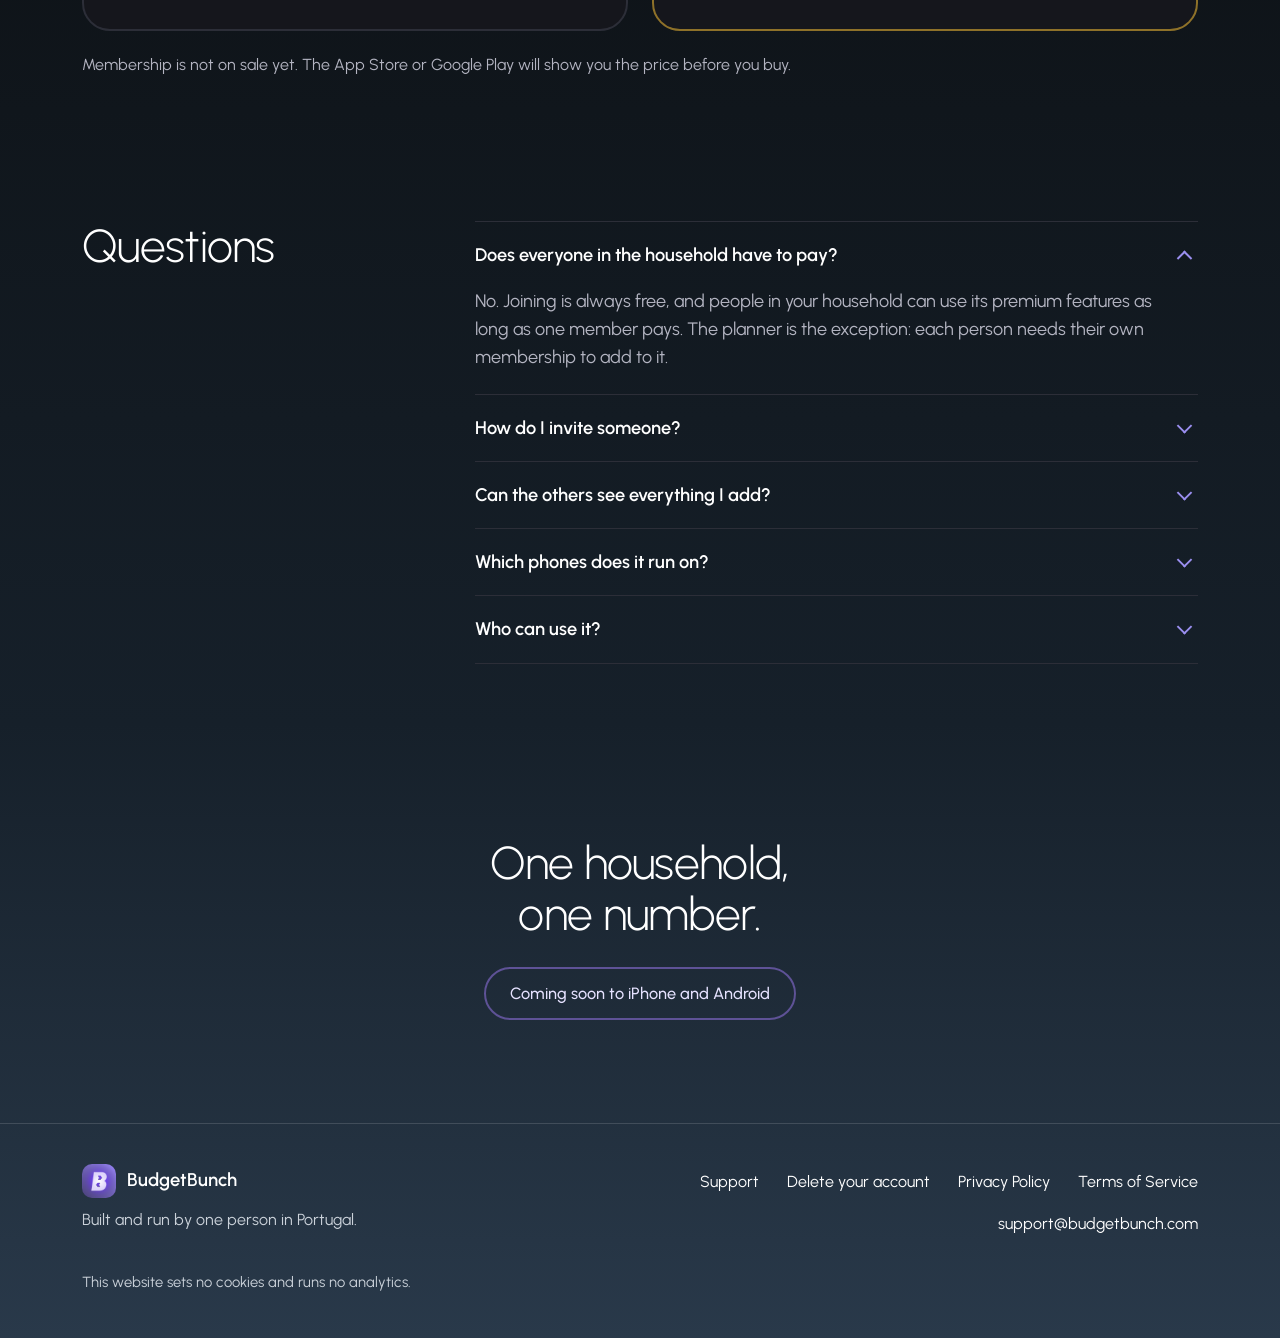
==== commit 0f195fba: "Add the demo video and describe how expenses are added today Co-Authored-By: Claude Opus 5.5 <norepl" ====
--- a/index.html
+++ b/index.html
@@ -76,6 +76,17 @@
   </div>
 </section>
 
+<section class="band" id="video">
+  <div class="wrap">
+    <h2>See the app in one minute.</h2>
+    <video class="film" controls preload="none" playsinline muted width="1920" height="1080" poster="assets/video/poster.webp" aria-label="One-minute silent demo of BudgetBunch with on-screen captions">
+      <source src="assets/video/budgetbunch-demo.mp4" type="video/mp4">
+      <a href="assets/video/budgetbunch-demo.mp4">Download the demo video</a>
+    </video>
+    <p class="note">No sound. The screens show demo data.</p>
+  </div>
+</section>
+
 <section class="band" id="how">
   <div class="wrap">
     <h2>At home it’s one pot. With friends, you settle up.</h2>
@@ -130,7 +141,7 @@
   <div class="wrap">
     <h2>Your records stay yours.</h2>
     <dl class="facts">
-      <div><dt>No bank connection</dt><dd>BudgetBunch never asks for a bank login. You enter what you want to track.</dd></div>
+      <div><dt>You add your expenses</dt><dd>In the current version, you type each expense in. Members can also add one by voice.</dd></div>
       <div><dt>Analytics off until you allow it</dt><dd>The app asks once and sends nothing before you say yes. Amounts, names, notes and categories are never included.</dd></div>
       <div><dt>Never locked behind a payment</dt><dd>If you don’t pay, or stop paying, you can still read, export and delete everything you recorded.</dd></div>
       <div><dt>Deleted when you say so</dt><dd>You can <a href="delete-account.html">delete your account</a> inside the app. It shows you what will happen first.</dd></div>
--- a/assets/styles.css
+++ b/assets/styles.css
@@ -102,6 +102,9 @@
 .pay svg{flex:1;max-width:64px;height:20px;fill:none;stroke:#fff;stroke-width:2.5;stroke-linecap:round;stroke-linejoin:round}
 .pay b{margin-left:auto;font-weight:700}
 
+.film{display:block;width:100%;height:auto;aspect-ratio:16/9;margin-top:36px;border:2px solid #37324F;border-radius:28px;background:#0B0C10}
+.film+.note{margin-top:14px}
+
 .shots{display:grid;grid-template-columns:repeat(3,minmax(0,1fr));gap:clamp(24px,4vw,56px);margin-top:48px}
 .shots figure{display:grid;gap:22px;align-content:start}
 .shot{border:2px solid #37324F;border-radius:40px;overflow:hidden;background:#0B0C10}
@@ -178,6 +181,7 @@
   .foot nav{flex-direction:column;justify-content:flex-start}
 }
 @media (max-width:540px){
+  .film{border-radius:18px;margin-top:24px}
   /* İki telefon alt alta binerek: John tam, Jane'in kartı aynı sayıyla altında */
   .phones{grid-template-columns:minmax(0,1fr);gap:14px}
   .phone{height:auto;padding-bottom:16px}
